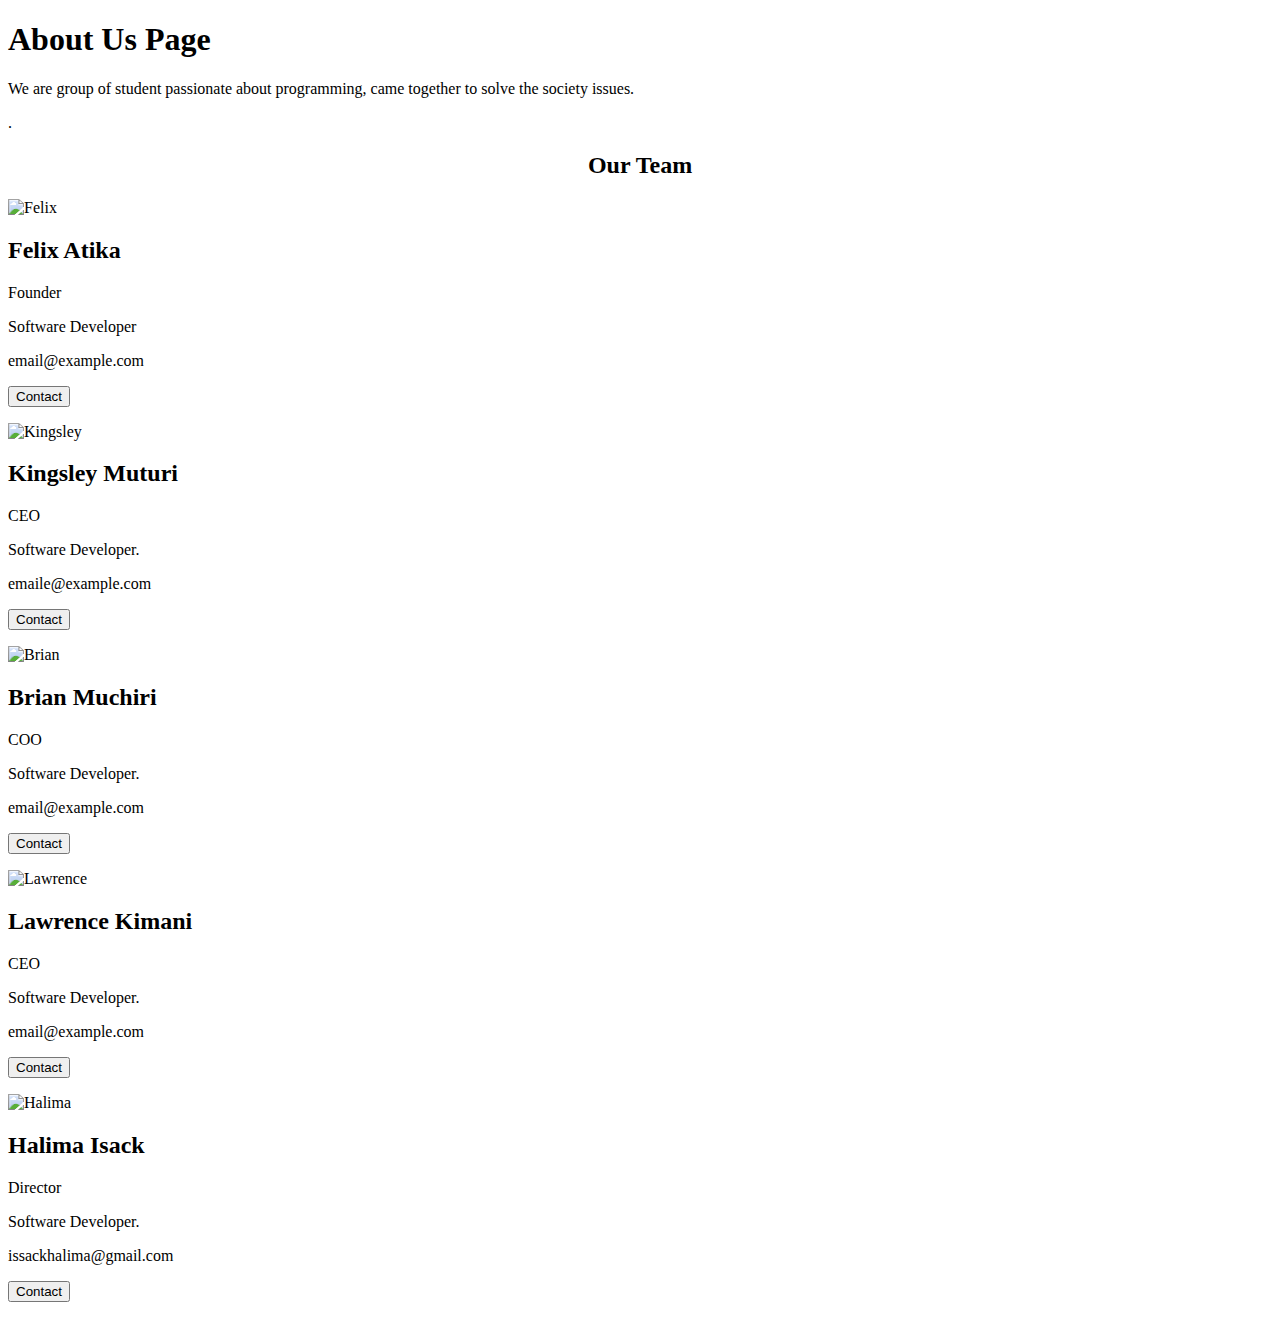
==== about-us.html @ f79851e3 "Merge pull request #2 from halimtullah/Kingsley" ====
<!DOCTYPE html>
<html lang="en">
<head>
    <meta charset="UTF-8">
    <meta name="viewport" content="width=device-width, initial-scale=1.0">
    <meta http-equiv="X-UA-Compatible" content="ie=edge">
    <link href="about-us.css" type="text/css" rel="stylesheet">
    <title>About Us</title>
</head>

<body>
    <div class="about-section">
        <h1>About Us Page</h1>
        <p>We are group of student passionate about programming, came together to solve the society issues.</p>
        <p>.</p>
      
      
      <h2 style="text-align:center">Our Team</h2>
      <div class="row">
        <div class="column">
          <div class="card">
            <img src="/image" alt="Felix" style="width:10%">
            <div class="container">
              <h2>Felix Atika</h2>
              <p class="title">Founder</p>
              <p>Software Developer</p>
              <p>email@example.com</p>
              <p><button class="button">Contact</button></p>
            </div>
          </div>
        </div>
    </div>
        <div class="column">
          <div class="card">
            <img src="/image" alt="Kingsley" style="width:10%">
            <div class="container">
              <h2>Kingsley Muturi</h2>
              <p class="title">CEO</p>
              <p>Software Developer.</p>
              <p>emaile@example.com</p>
              <p><button class="button">Contact</button></p>
            </div>
          </div>
        </div>
        <div class="column">
            <div class="card">
                <img src="/image" alt="Brian" style="width:10%">
              <div class="container">
                <h2>Brian Muchiri</h2>
                <p class="title">COO</p>
                <p>Software Developer.</p>
                <p>email@example.com</p>
                <p><button class="button">Contact</button></p>
              </div>
            </div>
          </div>
          <div class="column">
            <div class="card">
                <img src="/image/" alt="Lawrence" style="width:10%">
              <div class="container">
                <h2>Lawrence Kimani</h2>
                <p class="title">CEO</p>
                <p>Software Developer.</p>
                <p>email@example.com</p>
                <p><button class="button">Contact</button></p>
              </div>
            </div>
          </div>
      
        <div class="column">
          <div class="card">
            <img src="/image" alt="Halima" style="width:10%">
            <div class="container">
              <h2>Halima Isack</h2>
              <p class="title">Director</p>
              <p>Software Developer.</p>
              <p>issackhalima@gmail.com</p>
              <p><button class="button">Contact</button></p>
            </div>
          </div>
        </div>
      </div>
    
</body>
</html>
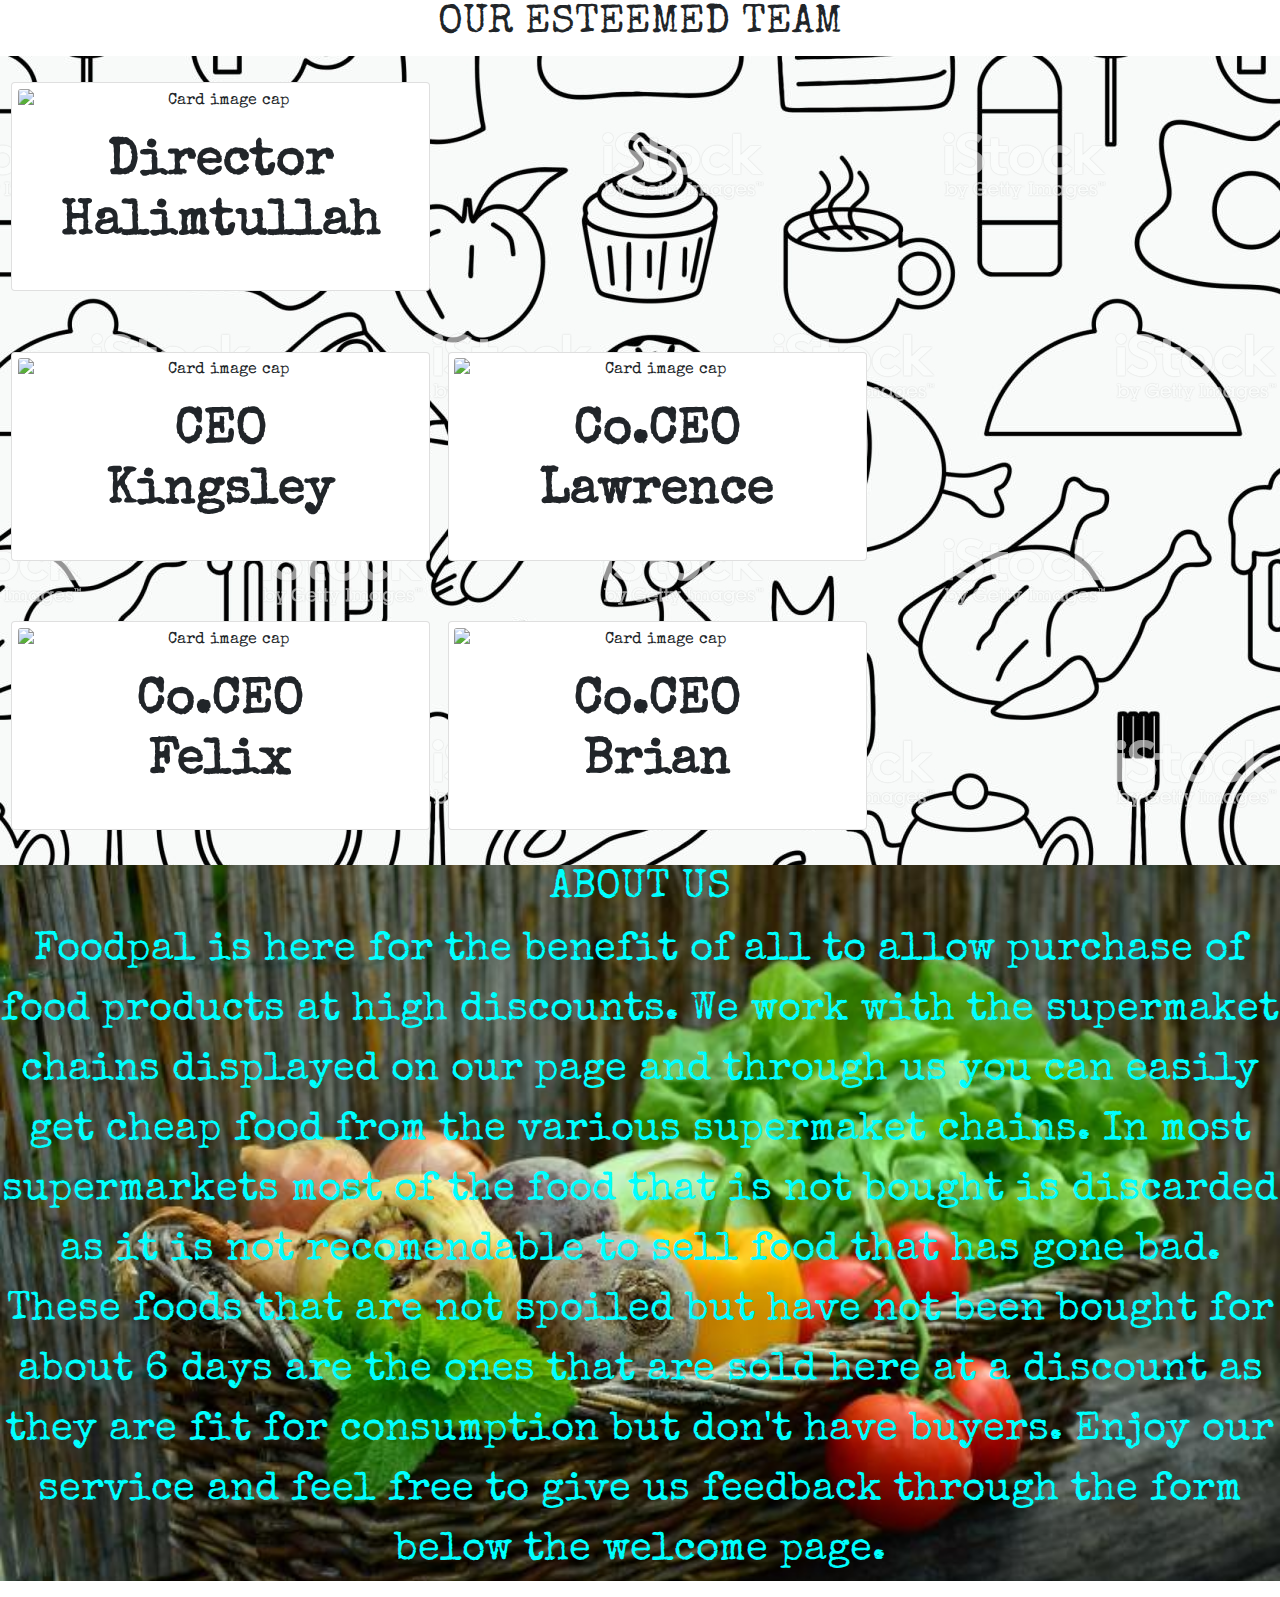
==== commit 0dc4ca0d: "change about background image" ====
--- a/about-us.html
+++ b/about-us.html
@@ -4,82 +4,70 @@
     <meta charset="UTF-8">
     <meta name="viewport" content="width=device-width, initial-scale=1.0">
     <meta http-equiv="X-UA-Compatible" content="ie=edge">
-    <link href="about-us.css" type="text/css" rel="stylesheet">
+    <link href="css/bootstrap.css" rel ="stylesheet" type="text/css">
+    <link href="css/about-us.css" rel="stylesheet">
+    <link href="https://fonts.googleapis.com/css2?family=Open+Sans&family=Special+Elite&display=swap" rel="stylesheet">
+  <link href="https://fonts.googleapis.com/css?family=Cookie&display=swap" rel="stylesheet">
     <title>About Us</title>
 </head>
+<h2>OUR ESTEEMED TEAM</h2>
+<div id="sisi">
+<div class="row" id="halim">
+  <div class="col-md-4">
+    <div class="card mb-2" class="halim">
+      <img class="card-img-top" src="image/halim.jpeg" alt="Card image cap" width="100%">
+      <div class="card-body">
+        <h5 class="card-title"><b>Director<br>Halimtullah</b></h5>
+      </div>
+    </div>
+  </div>
+</div>
+<div class="row" id="ceo">
+  <div class="col-md-4">
+    <div class="card mb-2">
+      <img class="card-img-top" src="image/king.png" alt="Card image cap" width="100%">
+      <div class="card-body">
+        <h5 class="card-title"><b>CEO<br>Kingsley</b></h5>
+      </div>
+    </div>
+  </div>
+
+  <div class="col-md-4">
+    <div class="card mb-2">
+      <img class="card-img-top" src="image/lawre.jpg" alt="Card image cap" width="100%">
+      <div class="card-body">
+        <h5 class="card-title"><b>Co.CEO<br>Lawrence</b></h5>
+      </div>
+    </div>
+  </div>
+</div>
+<div class="row" id="ceo">
+  <div class="col-md-4">
+    <div class="card mb-2">
+      <img class="card-img-top" src="image/felo.jpg" alt="Card image cap" width="100%">
+      <div class="card-body">
+        <h5 class="card-title"><b>Co.CEO<br>Felix</b></h5>
+      </div>
+    </div>
+  </div>
+
+  <div class="col-md-4">
+    <div class="card mb-2">
+      <img class="card-img-top" src="image/brayo.png" alt="Card image cap" width="100%">
+      <div class="card-body">
+        <h5 class="card-title"><b>Co.CEO<br>Brian</b></h5>
+      </div>
+    </div>
+  </div>
+</div>
+</div>
+<div id="about">
+  <h2>ABOUT US</h2>
+  <p>Foodpal is here for the benefit of all to allow purchase of food products at high discounts. We work with the supermaket chains displayed on our page and through us you can easily get cheap food from the various supermaket chains. In most supermarkets most of the food that is not bought is discarded as it is not recomendable to sell food that has gone bad. These foods that are not spoiled but have not been bought for about 6 days are the ones that are sold here at a discount as they are fit for consumption but don't have buyers. Enjoy our service and feel free to give us feedback through the form below the welcome page.</p>
+</div>
 
 <body>
-    <div class="about-section">
-        <h1>About Us Page</h1>
-        <p>We are group of student passionate about programming, came together to solve the society issues.</p>
-        <p>.</p>
-      
-      
-      <h2 style="text-align:center">Our Team</h2>
-      <div class="row">
-        <div class="column">
-          <div class="card">
-            <img src="/image" alt="Felix" style="width:10%">
-            <div class="container">
-              <h2>Felix Atika</h2>
-              <p class="title">Founder</p>
-              <p>Software Developer</p>
-              <p>email@example.com</p>
-              <p><button class="button">Contact</button></p>
-            </div>
-          </div>
-        </div>
-    </div>
-        <div class="column">
-          <div class="card">
-            <img src="/image" alt="Kingsley" style="width:10%">
-            <div class="container">
-              <h2>Kingsley Muturi</h2>
-              <p class="title">CEO</p>
-              <p>Software Developer.</p>
-              <p>emaile@example.com</p>
-              <p><button class="button">Contact</button></p>
-            </div>
-          </div>
-        </div>
-        <div class="column">
-            <div class="card">
-                <img src="/image" alt="Brian" style="width:10%">
-              <div class="container">
-                <h2>Brian Muchiri</h2>
-                <p class="title">COO</p>
-                <p>Software Developer.</p>
-                <p>email@example.com</p>
-                <p><button class="button">Contact</button></p>
-              </div>
-            </div>
-          </div>
-          <div class="column">
-            <div class="card">
-                <img src="/image/" alt="Lawrence" style="width:10%">
-              <div class="container">
-                <h2>Lawrence Kimani</h2>
-                <p class="title">CEO</p>
-                <p>Software Developer.</p>
-                <p>email@example.com</p>
-                <p><button class="button">Contact</button></p>
-              </div>
-            </div>
-          </div>
-      
-        <div class="column">
-          <div class="card">
-            <img src="/image" alt="Halima" style="width:10%">
-            <div class="container">
-              <h2>Halima Isack</h2>
-              <p class="title">Director</p>
-              <p>Software Developer.</p>
-              <p>issackhalima@gmail.com</p>
-              <p><button class="button">Contact</button></p>
-            </div>
-          </div>
-        </div>
-      </div>
+    
     
 </body>
 </html>--- a/css/about-us.css
+++ b/css/about-us.css
@@ -0,0 +1,40 @@
+#halim
+{
+  text-align: center;
+  font-family: 'Special Elite', cursive;
+}
+#ceo
+{
+  text-align: center;
+  font-family: 'Special Elite', cursive;
+}
+#sisi
+{
+  background-image: url("../image/food.jpg");
+}
+.col-md-4
+{
+  padding: 2%;
+  padding-right: 10%;
+}
+.card.mb-2
+{
+  width: 150%;
+  padding: 2%;
+}
+h2
+{
+  font-family: 'Special Elite', cursive;
+  font-size: 40px;
+  text-align: center;
+}
+#about
+{
+  text-align: center;
+  font-family: 'Special Elite', cursive;
+  font-size: 40px;
+  background-image: url("../image/fruity.jpg");
+  background-size: cover;
+  color: aqua;
+  z-index: -8;
+}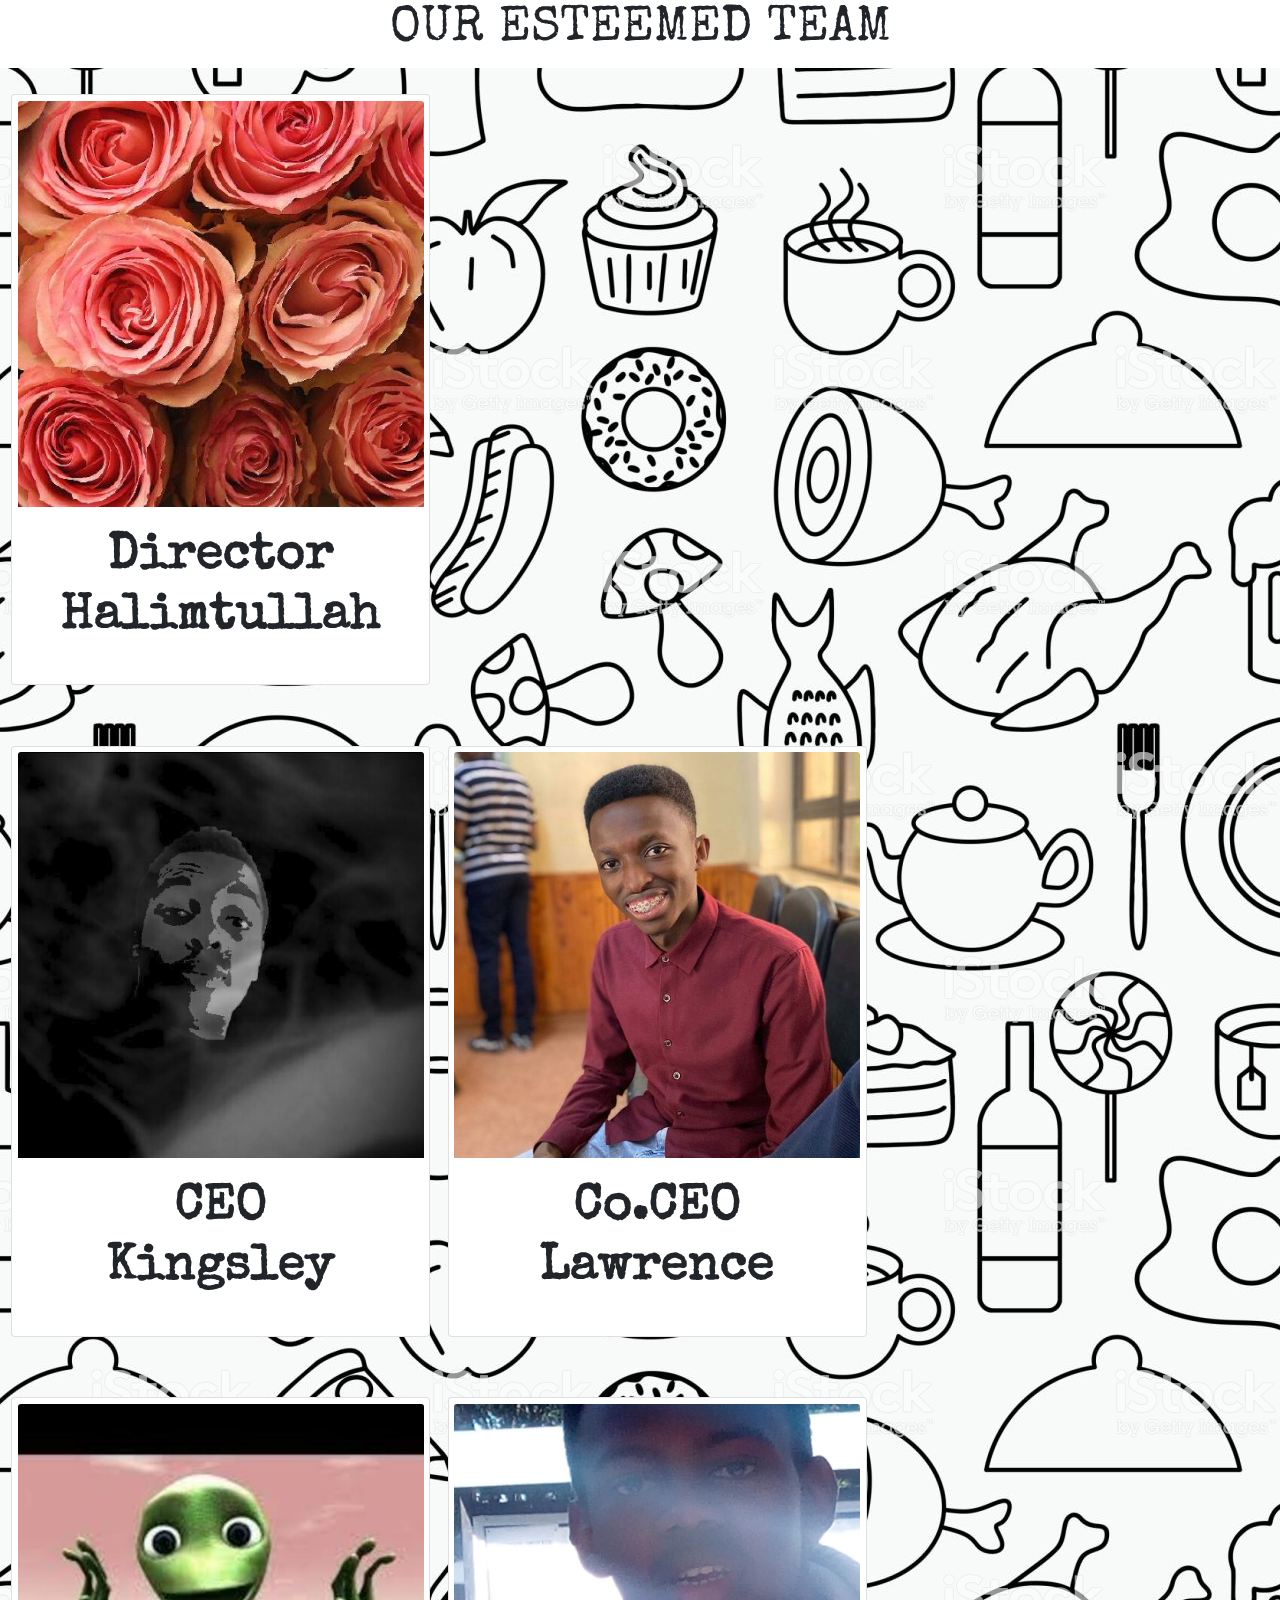
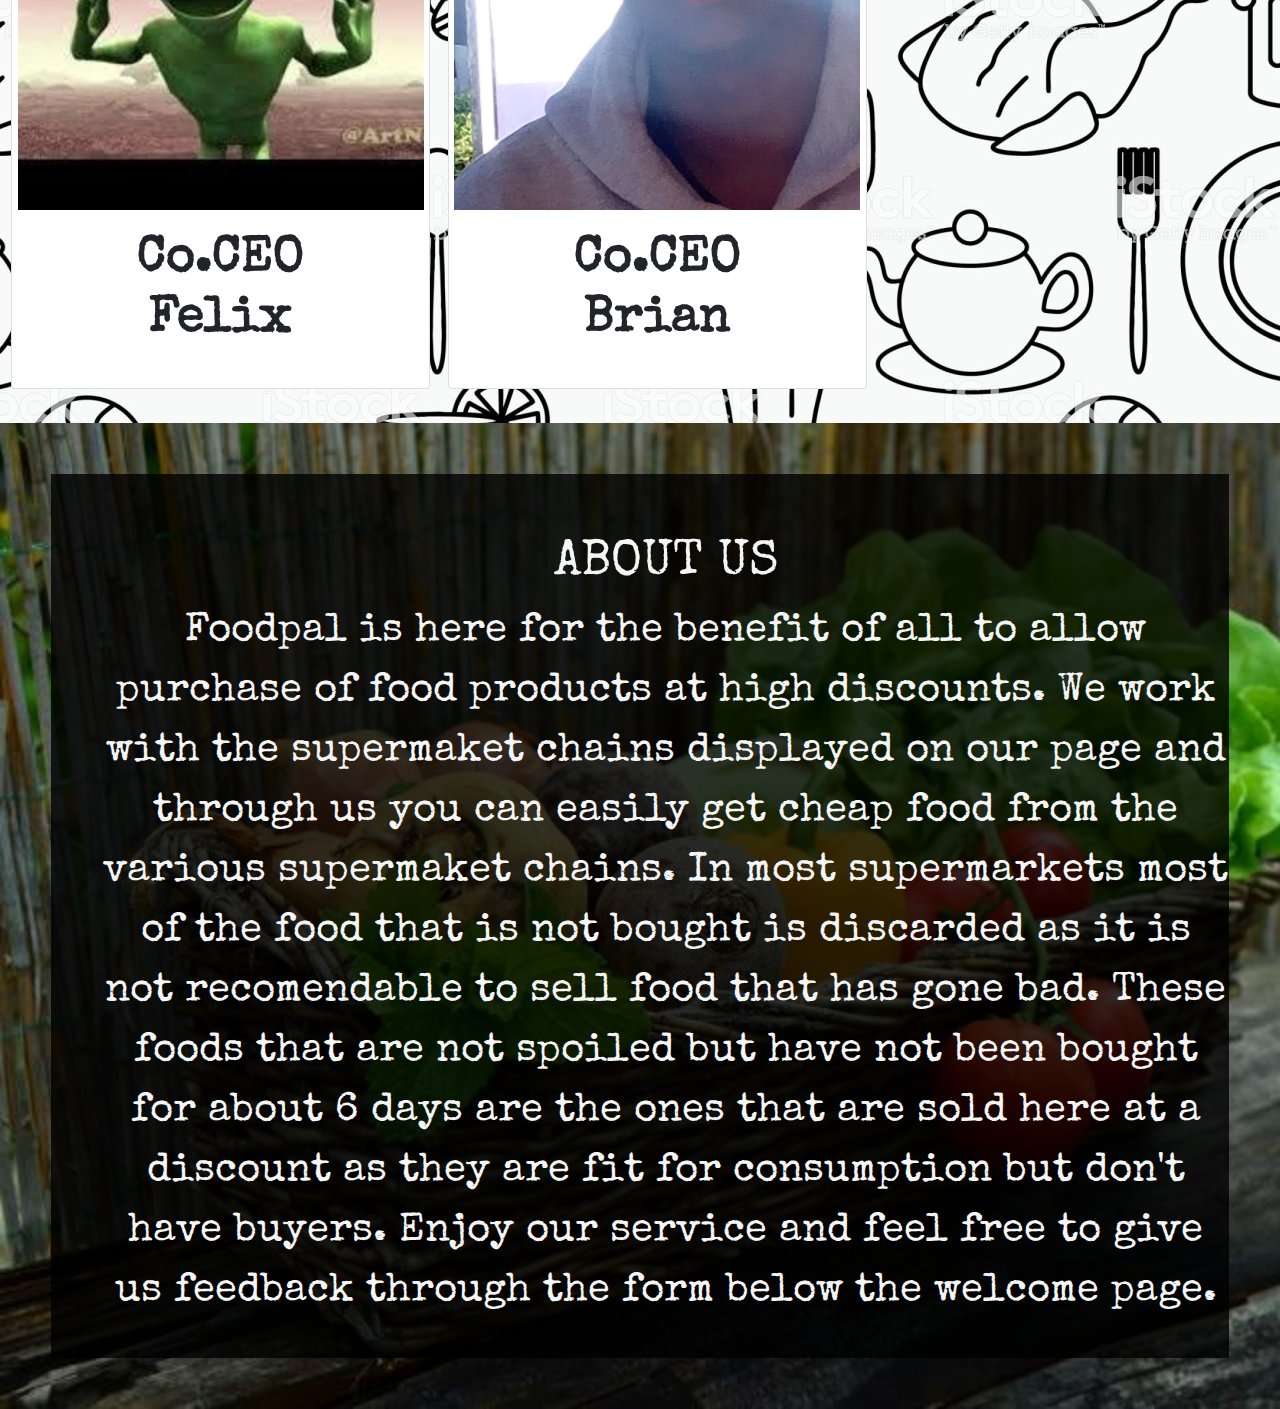
==== commit 1c627d94: "Merge pull request #7 from halimtullah/Kingsley" ====
--- a/about-us.html
+++ b/about-us.html
@@ -62,8 +62,10 @@
 </div>
 </div>
 <div id="about">
+  <div class="about-overlay"><br>
   <h2>ABOUT US</h2>
   <p>Foodpal is here for the benefit of all to allow purchase of food products at high discounts. We work with the supermaket chains displayed on our page and through us you can easily get cheap food from the various supermaket chains. In most supermarkets most of the food that is not bought is discarded as it is not recomendable to sell food that has gone bad. These foods that are not spoiled but have not been bought for about 6 days are the ones that are sold here at a discount as they are fit for consumption but don't have buyers. Enjoy our service and feel free to give us feedback through the form below the welcome page.</p>
+  </div>
 </div>
 
 <body>
--- a/css/about-us.css
+++ b/css/about-us.css
@@ -25,7 +25,7 @@
 h2
 {
   font-family: 'Special Elite', cursive;
-  font-size: 40px;
+  font-size: 50px;
   text-align: center;
 }
 #about
@@ -35,6 +35,21 @@
   font-size: 40px;
   background-image: url("../image/fruity.jpg");
   background-size: cover;
-  color: aqua;
+  color: whitesmoke;
   z-index: -8;
+}
+#about
+{
+  padding-top: 4%;
+  padding-bottom: 4%;
+  font-family: 'Special Elite', cursive;
+  text-align: center;
+}
+.about-overlay
+{
+  background-color: rgba(0, 0, 0, 0.8);
+  margin-left: 4%;
+  margin-right: 4%;
+  padding-bottom: 20px;
+  padding-left: 4%;
 }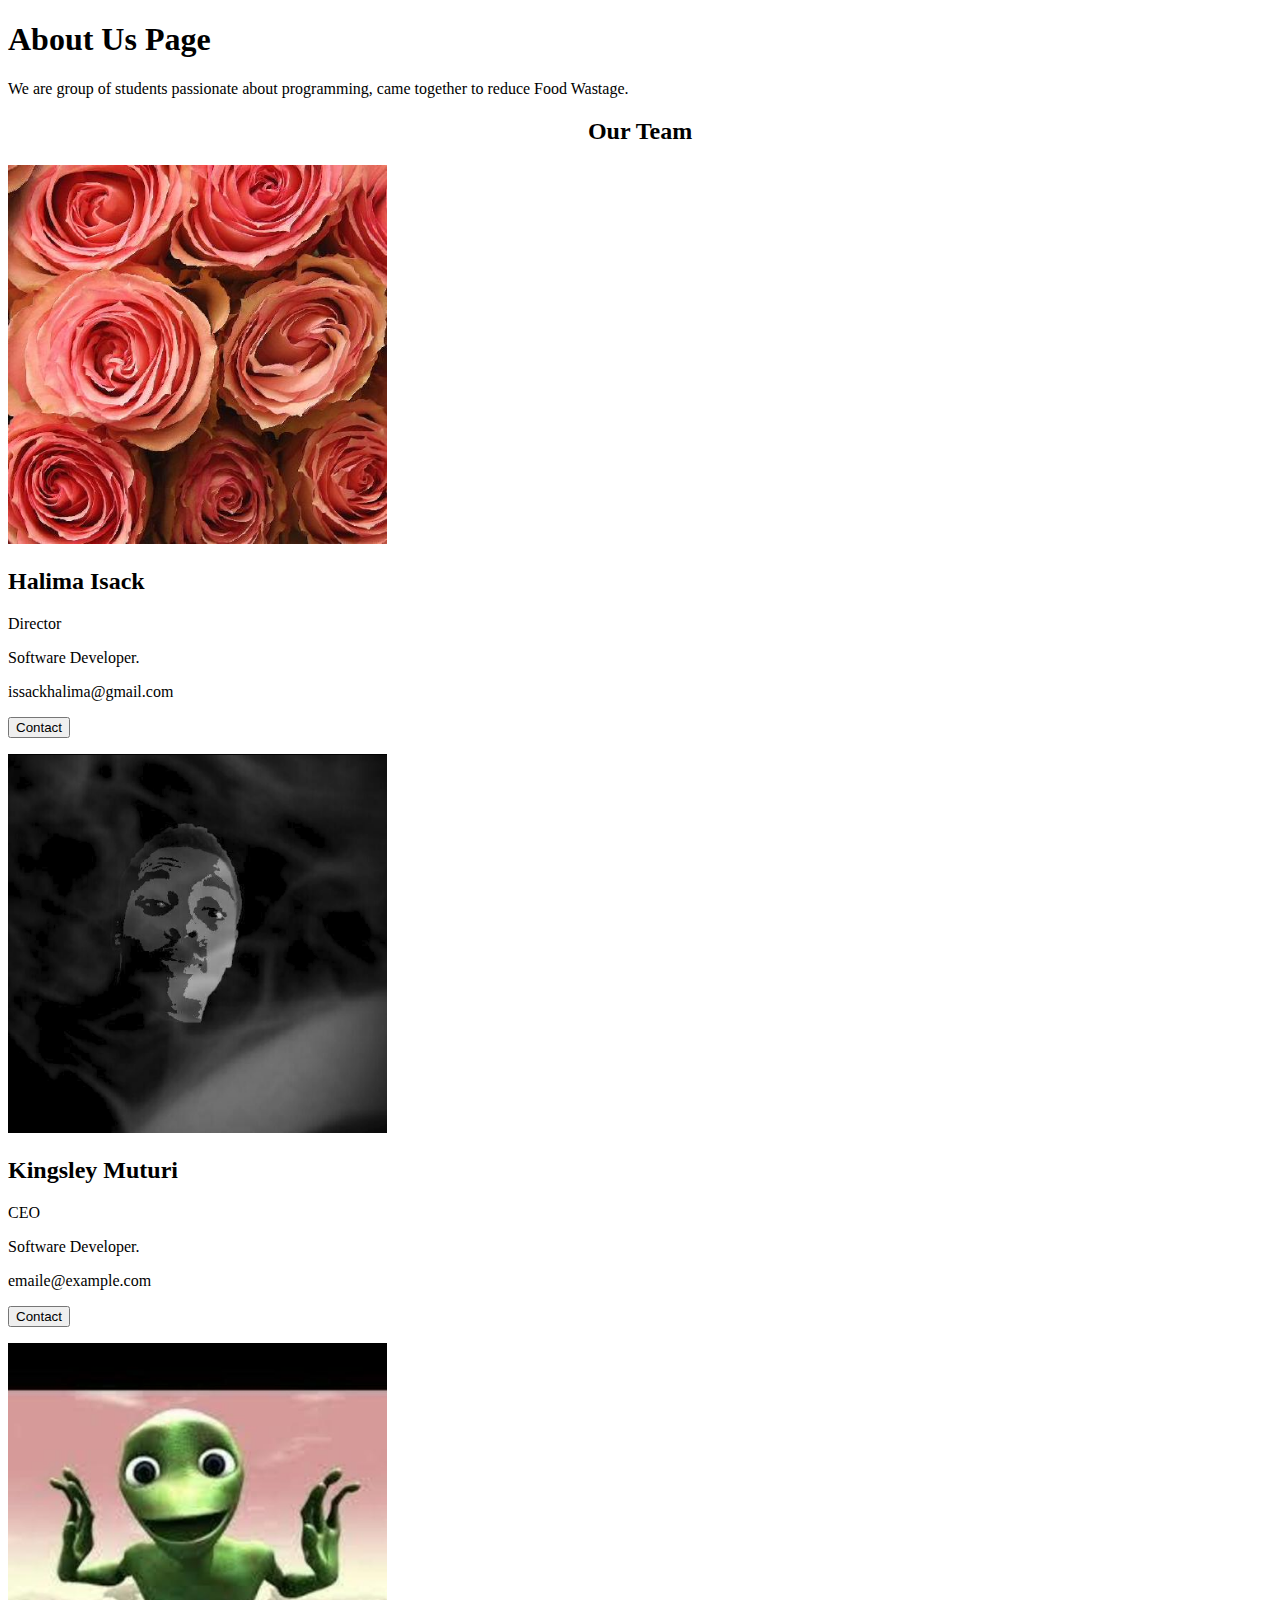
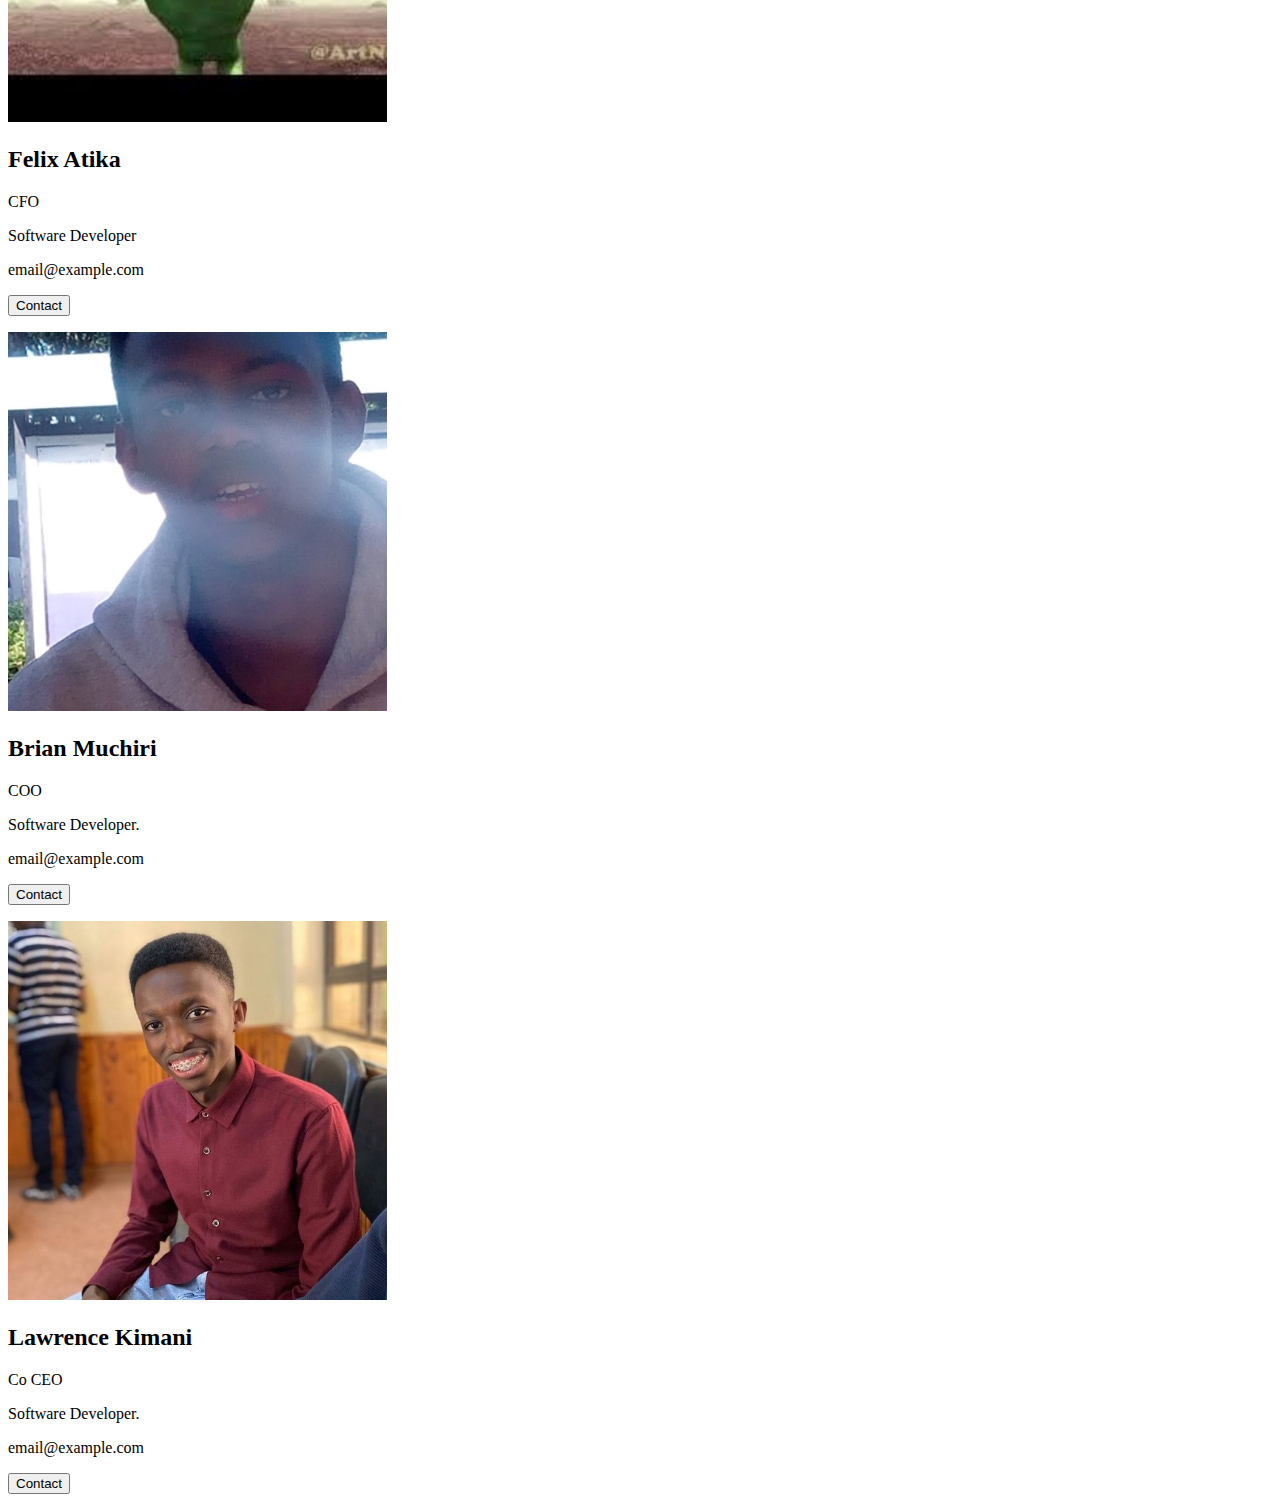
==== commit cb662b61: "Merge pull request #37 from halimtullah/master" ====
--- a/about-us.html
+++ b/about-us.html
@@ -4,72 +4,89 @@
     <meta charset="UTF-8">
     <meta name="viewport" content="width=device-width, initial-scale=1.0">
     <meta http-equiv="X-UA-Compatible" content="ie=edge">
-    <link href="css/bootstrap.css" rel ="stylesheet" type="text/css">
-    <link href="css/about-us.css" rel="stylesheet">
-    <link href="https://fonts.googleapis.com/css2?family=Open+Sans&family=Special+Elite&display=swap" rel="stylesheet">
-  <link href="https://fonts.googleapis.com/css?family=Cookie&display=swap" rel="stylesheet">
+    <link href="about-us.css" type="text/css" rel="stylesheet">
     <title>About Us</title>
 </head>
-<h2>OUR ESTEEMED TEAM</h2>
-<div id="sisi">
-<div class="row" id="halim">
-  <div class="col-md-4">
-    <div class="card mb-2" class="halim">
-      <img class="card-img-top" src="image/halim.jpeg" alt="Card image cap" width="100%">
-      <div class="card-body">
-        <h5 class="card-title"><b>Director<br>Halimtullah</b></h5>
-      </div>
-    </div>
-  </div>
-</div>
-<div class="row" id="ceo">
-  <div class="col-md-4">
-    <div class="card mb-2">
-      <img class="card-img-top" src="image/king.png" alt="Card image cap" width="100%">
-      <div class="card-body">
-        <h5 class="card-title"><b>CEO<br>Kingsley</b></h5>
-      </div>
-    </div>
-  </div>
-
-  <div class="col-md-4">
-    <div class="card mb-2">
-      <img class="card-img-top" src="image/lawre.jpg" alt="Card image cap" width="100%">
-      <div class="card-body">
-        <h5 class="card-title"><b>Co.CEO<br>Lawrence</b></h5>
-      </div>
-    </div>
-  </div>
-</div>
-<div class="row" id="ceo">
-  <div class="col-md-4">
-    <div class="card mb-2">
-      <img class="card-img-top" src="image/felo.jpg" alt="Card image cap" width="100%">
-      <div class="card-body">
-        <h5 class="card-title"><b>Co.CEO<br>Felix</b></h5>
-      </div>
-    </div>
-  </div>
-
-  <div class="col-md-4">
-    <div class="card mb-2">
-      <img class="card-img-top" src="image/brayo.png" alt="Card image cap" width="100%">
-      <div class="card-body">
-        <h5 class="card-title"><b>Co.CEO<br>Brian</b></h5>
-      </div>
-    </div>
-  </div>
-</div>
-</div>
-<div id="about">
-  <div class="about-overlay"><br>
-  <h2>ABOUT US</h2>
-  <p>Foodpal is here for the benefit of all to allow purchase of food products at high discounts. We work with the supermaket chains displayed on our page and through us you can easily get cheap food from the various supermaket chains. In most supermarkets most of the food that is not bought is discarded as it is not recomendable to sell food that has gone bad. These foods that are not spoiled but have not been bought for about 6 days are the ones that are sold here at a discount as they are fit for consumption but don't have buyers. Enjoy our service and feel free to give us feedback through the form below the welcome page.</p>
-  </div>
-</div>
 
 <body>
-    
+    <div class="about-section">
+        <h1>About Us Page</h1>
+        <p>We are group of students passionate about programming, came together to reduce Food Wastage.</p>
+      
+      
+      <h2 style="text-align:center">Our Team</h2>
+      <div class="row">
+        <div class="column">
+          <div class="card">
+            <img src="/image/halim.jpeg" alt="Halima" style="width:30%">
+            <div class="container">
+              <h2>Halima Isack</h2>
+              <p class="title">Director</p>
+              <p>Software Developer.</p>
+              <p>issackhalima@gmail.com</p>
+              <p><button class="button">Contact</button></p>
+            </div>
+          </div>
+        </div>
+        <div class="column">
+          <div class="card">
+            <img src="/image/king.png" alt="Kingsley" style="width:30%">
+            <div class="container">
+              <h2>Kingsley Muturi</h2>
+              <p class="title">CEO</p>
+              <p>Software Developer.</p>
+              <p>emaile@example.com</p>
+              <p><button class="button">Contact</button></p>
+            </div>
+          </div>
+        </div>
+
+
+
+
+
+
+        <div class="column">
+          <div class="card">
+            <img src="/image/felo.jpg" alt="Felix" style="width:30%">
+            <div class="container">
+              <h2>Felix Atika</h2>
+              <p class="title">CFO</p>
+              <p>Software Developer</p>
+              <p>email@example.com</p>
+              <p><button class="button">Contact</button></p>
+            </div>
+          </div>
+        </div>
+    </div>
+        
+        <div class="column">
+            <div class="card">
+                <img src="/image/brayo.png" alt="Brian" style="width:30%">
+              <div class="container">
+                <h2>Brian Muchiri</h2>
+                <p class="title">COO</p>
+                <p>Software Developer.</p>
+                <p>email@example.com</p>
+                <p><button class="button">Contact</button></p>
+              </div>
+            </div>
+          </div>
+          <div class="column">
+            <div class="card">
+                <img src="/image/lawre.jpg" alt="Lawrence" style="width:30%">
+              <div class="container">
+                <h2>Lawrence Kimani</h2>
+                <p class="title">Co CEO</p>
+                <p>Software Developer.</p>
+                <p>email@example.com</p>
+                <p><button class="button">Contact</button></p>
+              </div>
+            </div>
+          </div>
+      
+        
+      </div>
     
 </body>
 </html>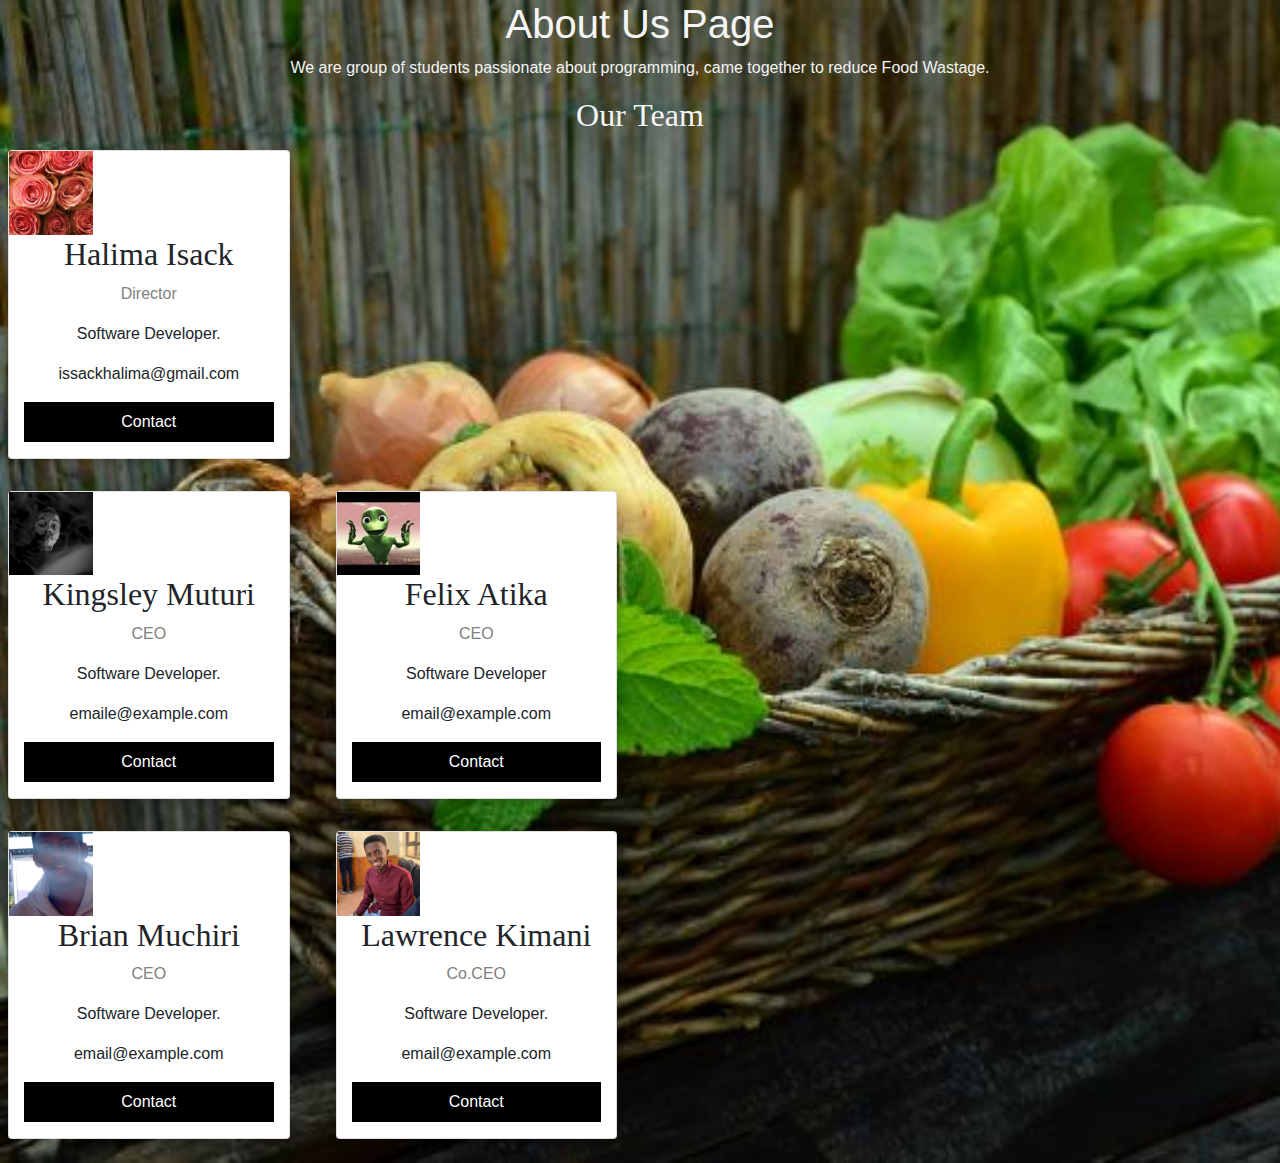
==== commit 6c28b463: "edit about us page" ====
--- a/about-us.html
+++ b/about-us.html
@@ -4,19 +4,17 @@
     <meta charset="UTF-8">
     <meta name="viewport" content="width=device-width, initial-scale=1.0">
     <meta http-equiv="X-UA-Compatible" content="ie=edge">
-    <link href="about-us.css" type="text/css" rel="stylesheet">
+    <link href="css/about-us.css" type="text/css" rel="stylesheet">
+    <link href="css/bootstrap.css" rel ="stylesheet" type="text/css">
     <title>About Us</title>
 </head>
-
 <body>
     <div class="about-section">
-        <h1>About Us Page</h1>
-        <p>We are group of students passionate about programming, came together to reduce Food Wastage.</p>
-      
-      
-      <h2 style="text-align:center">Our Team</h2>
+        <h1 class="head">About Us Page</h1>
+        <p class="head">We are group of students passionate about programming, came together to reduce Food Wastage.</p>
+      <h2 style="text-align:center" class="head">Our Team</h2>
       <div class="row">
-        <div class="column">
+        <div class="col-md-3">
           <div class="card">
             <img src="/image/halim.jpeg" alt="Halima" style="width:30%">
             <div class="container">
@@ -28,7 +26,9 @@
             </div>
           </div>
         </div>
-        <div class="column">
+      </div>
+      <div class="row">
+        <div class="col-md-3">
           <div class="card">
             <img src="/image/king.png" alt="Kingsley" style="width:30%">
             <div class="container">
@@ -40,53 +40,46 @@
             </div>
           </div>
         </div>
-
-
-
-
-
-
-        <div class="column">
+        <div class="col-md-3">
           <div class="card">
             <img src="/image/felo.jpg" alt="Felix" style="width:30%">
             <div class="container">
               <h2>Felix Atika</h2>
-              <p class="title">CFO</p>
+              <p class="title">CEO</p>
               <p>Software Developer</p>
               <p>email@example.com</p>
               <p><button class="button">Contact</button></p>
             </div>
           </div>
         </div>
-    </div>
-        
-        <div class="column">
+      </div>
+        <div class="row">
+          <div class="col-md-3">
             <div class="card">
                 <img src="/image/brayo.png" alt="Brian" style="width:30%">
               <div class="container">
                 <h2>Brian Muchiri</h2>
-                <p class="title">COO</p>
+                <p class="title">CEO</p>
                 <p>Software Developer.</p>
                 <p>email@example.com</p>
                 <p><button class="button">Contact</button></p>
               </div>
             </div>
           </div>
-          <div class="column">
+          <div class="col-md-3">
             <div class="card">
                 <img src="/image/lawre.jpg" alt="Lawrence" style="width:30%">
               <div class="container">
                 <h2>Lawrence Kimani</h2>
-                <p class="title">Co CEO</p>
+                <p class="title">Co.CEO</p>
                 <p>Software Developer.</p>
                 <p>email@example.com</p>
                 <p><button class="button">Contact</button></p>
               </div>
             </div>
           </div>
-      
-        
-      </div>
+        </div>
+    </div>
     
 </body>
 </html>--- a/css/about-us.css
+++ b/css/about-us.css
@@ -0,0 +1,97 @@
+h2
+{
+  font-family: 'Special Elite', cursive;
+  font-size: 50px;
+  text-align: center;
+}
+.head
+{
+  color: whitesmoke;
+}
+.title
+{
+ color: grey;
+}
+
+#about
+{
+  padding-top: 4%;
+  padding-bottom: 4%;
+  font-family: 'Special Elite', cursive;
+  text-align: center;
+}
+.about-overlay
+{
+  background-color: rgba(0, 0, 0, 0.8);
+  margin-left: 4%;
+  margin-right: 4%;
+  padding-bottom: 20px;
+  padding-left: 4%;
+}
+
+body {
+  font-family: Arial, Helvetica, sans-serif;
+  margin: 0;
+  background-image: url("../image/fruity.jpg");
+  background-size: cover;
+}
+
+html {
+  box-sizing: border-box;
+}
+
+*, *:before, *:after {
+  box-sizing: inherit;
+}
+
+.col-md-3 {
+  float: left;
+  width: 20%;
+  margin-bottom: 16px;
+  padding: 0 8px;
+}
+
+.card {
+  box-shadow: 0 4px 8px 0 rgba(0, 0, 0, 0.2);
+  margin: 8px;
+  text-align: center;
+}
+
+.about-section {
+  
+  text-align: center;
+}
+
+.container {
+  padding: 0 16px;
+}
+/*
+.container::after, .row::after {
+  content: "";
+  clear: both;
+  display: table;
+}
+*/
+
+.button {
+  border: none;
+  outline: 0;
+  display: inline-block;
+  padding: 8px;
+  color: white;
+  background-color: #000;
+  text-align: center;
+  cursor: pointer;
+  width: 100%;
+}
+
+.button:hover {
+  background-color: #555;
+}
+
+@media screen and (max-width: 650px) {
+  .column {
+    width: 100%;
+    display: block;
+  }
+}